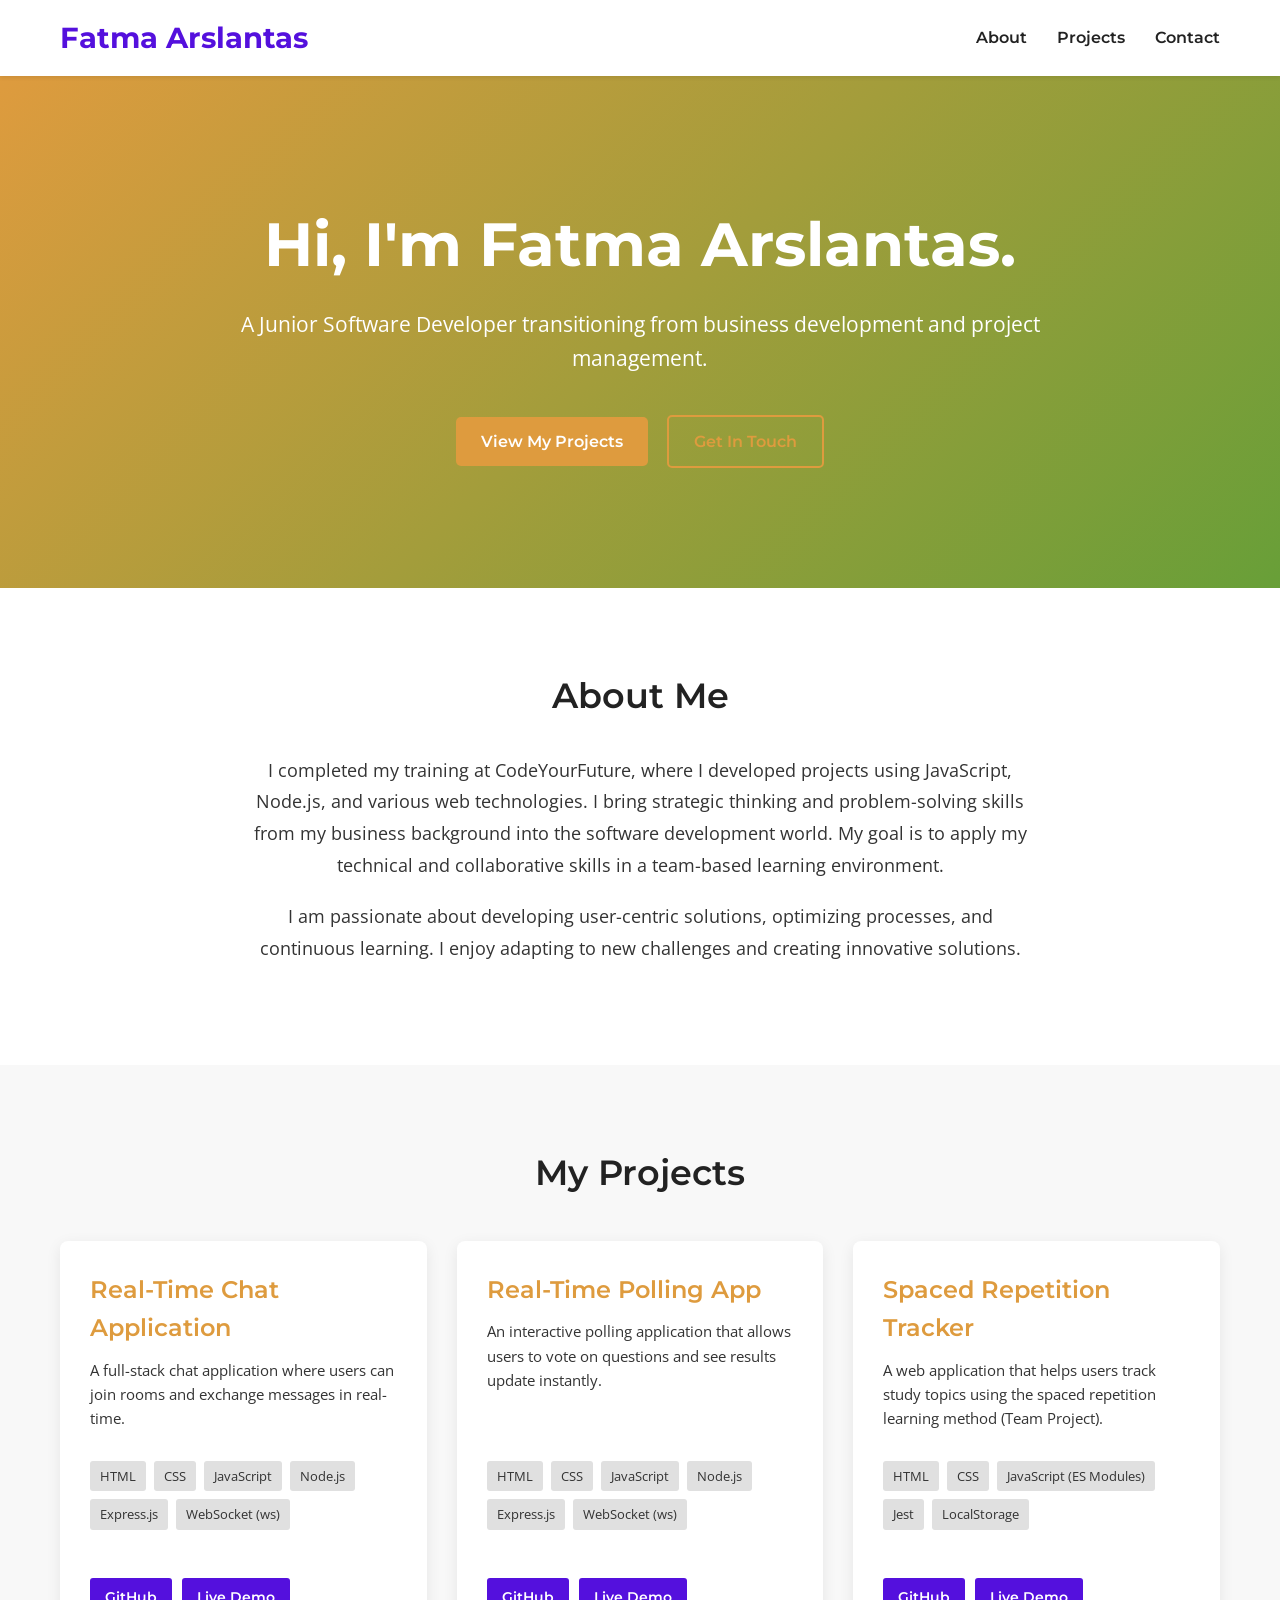
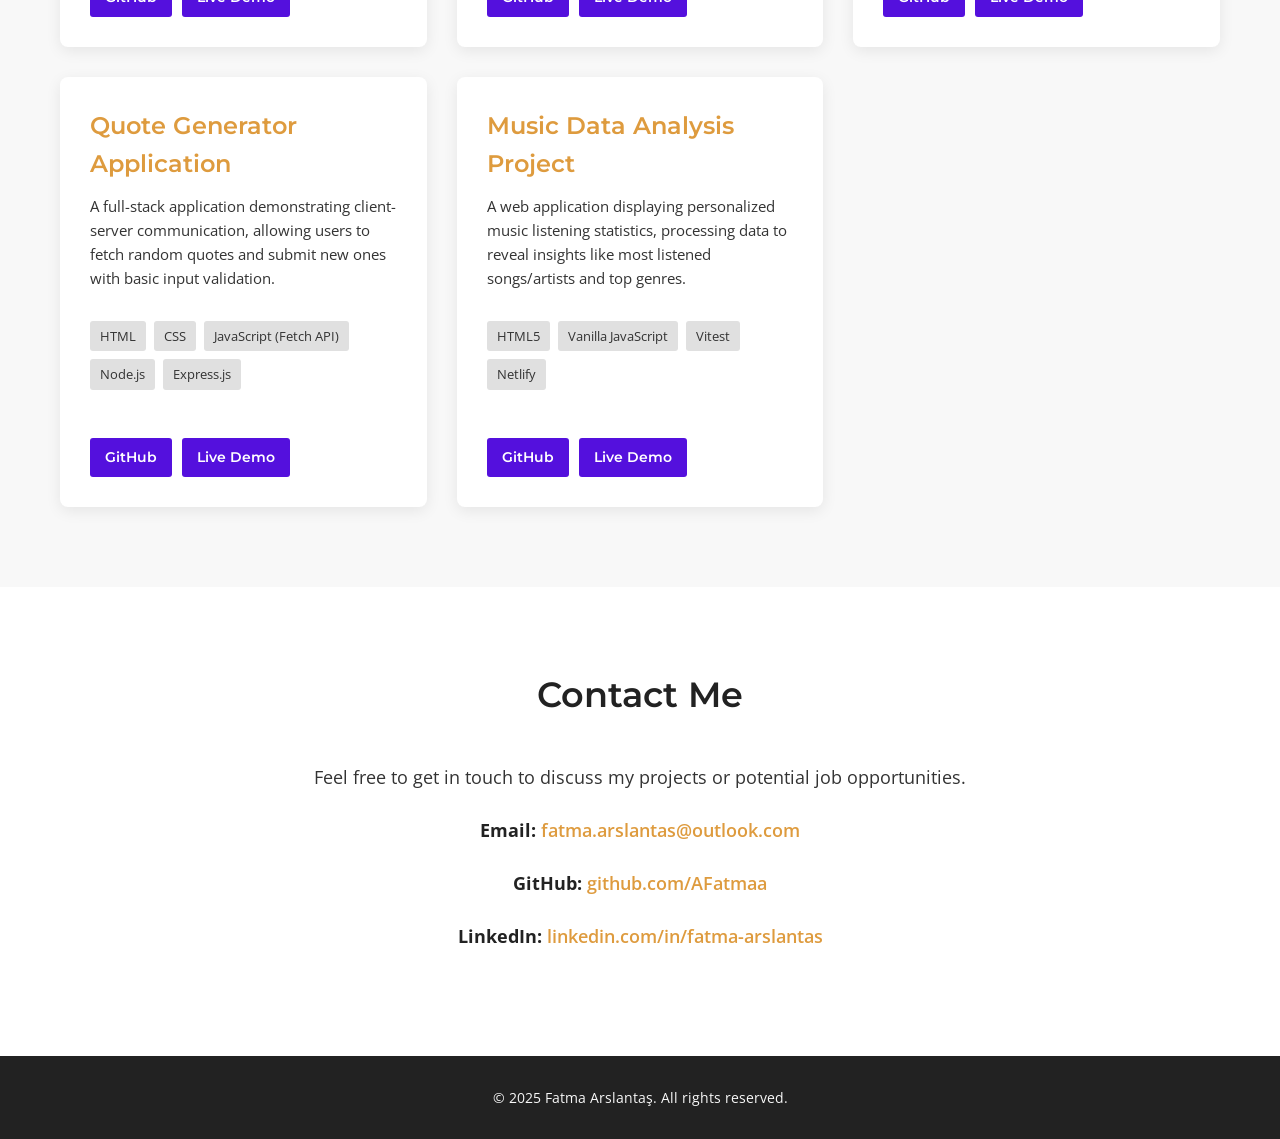
==== index.html @ f69974d1 "feat: Complete initial portfolio website setup" ====
<!DOCTYPE html>
<html lang="en">
<head>
  <meta charset="UTF-8">
  <meta name="viewport" content="width=device-width, initial-scale=1.0">
  <title>Fatma Arslantas - Portfolio</title>
  <!-- Google Fonts - Modern, Clean Fonts -->
  <link href="https://fonts.googleapis.com/css2?family=Montserrat:wght@400;600;700&family=Open+Sans:wght@400;600&display=swap" rel="stylesheet">
  <link rel="stylesheet" href="style.css">
</head>
<body>
  <!-- Header and Navigation -->
  <header>
    <div class="container">
      <!-- Logo now a direct child of container -->
      <a href="#hero" class="logo">Fatma Arslantas</a>
      <nav>
        <ul>
          <li><a href="#about">About</a></li>
          <li><a href="#projects">Projects</a></li>
          <li><a href="#contact">Contact</a></li>
        </ul>
      </nav>
    </div>
  </header>

  <main>
    <!-- Hero Section -->
    <section id="hero" class="hero-section">
      <div class="container">
        <h1>Hi, I'm Fatma Arslantas.</h1>
        <p>A Junior Software Developer transitioning from business development and project management.</p>
        <div class="hero-buttons">
          <a href="#projects" class="btn btn-primary">View My Projects</a>
          <a href="#contact" class="btn btn-secondary">Get In Touch</a>
        </div>
      </div>
    </section>

    <!-- About Section -->
    <section id="about" class="about-section">
      <div class="container">
        <h2>About Me</h2>
        <p>I completed my training at CodeYourFuture, where I developed projects using JavaScript, Node.js, and various web technologies. I bring strategic thinking and problem-solving skills from my business background into the software development world. My goal is to apply my technical and collaborative skills in a team-based learning environment.</p>
        <p>I am passionate about developing user-centric solutions, optimizing processes, and continuous learning. I enjoy adapting to new challenges and creating innovative solutions.</p>
      </div>
    </section>

    <!-- Projects Section -->
    <section id="projects" class="projects-section">
      <div class="container">
        <h2>My Projects</h2>
        <div class="project-grid">

          <!-- Project 1 -->
          <div class="project-card">
            <h3>Real-Time Chat Application</h3>
            <p>A full-stack chat application where users can join rooms and exchange messages in real-time.</p>
            <ul class="tech-stack">
              <li>HTML</li>
              <li>CSS</li>
              <li>JavaScript</li>
              <li>Node.js</li>
              <li>Express.js</li>
              <li>WebSocket (ws)</li>
            </ul>
            <div class="project-links">
              <a href="https://github.com/AFatmaa/Chat-Application" target="_blank" class="btn btn-project">GitHub</a>
              <a href="https://afatmaa-my-chat-app-frontend.hosting.codeyourfuture.io/" target="_blank" class="btn btn-project">Live Demo</a>
            </div>
          </div>

          <!-- Project 2 -->
          <div class="project-card">
            <h3>Real-Time Polling App</h3>
            <p>An interactive polling application that allows users to vote on questions and see results update instantly.</p>
            <ul class="tech-stack">
              <li>HTML</li>
              <li>CSS</li>
              <li>JavaScript</li>
              <li>Node.js</li>
              <li>Express.js</li>
              <li>WebSocket (ws)</li>
            </ul>
            <div class="project-links">
              <a href="https://github.com/AFatmaa/Real-Time-Polling-App" target="_blank" class="btn btn-project">GitHub</a>
              <a href="https://afatmaa-frontend-real-time-polling-app.hosting.codeyourfuture.io/" target="_blank" class="btn btn-project">Live Demo</a>
            </div>
          </div>

          <!-- Project 3 -->
          <div class="project-card">
            <h3>Spaced Repetition Tracker</h3>
            <p>A web application that helps users track study topics using the spaced repetition learning method (Team Project).</p>
            <ul class="tech-stack">
              <li>HTML</li>
              <li>CSS</li>
              <li>JavaScript (ES Modules)</li>
              <li>Jest</li>
              <li>LocalStorage</li>
            </ul>
            <div class="project-links">
              <a href="https://github.com/AFatmaa/Project-Spaced-Repetition-Tracker" target="_blank" class="btn btn-project">GitHub</a>
              <a href="https://spaced-repetition-trackerproject.netlify.app/" target="_blank" class="btn btn-project">Live Demo</a>
            </div>
          </div>

          <!-- Project 4 -->
          <div class="project-card">
            <h3>Quote Generator Application</h3>
            <p>A full-stack application demonstrating client-server communication, allowing users to fetch random quotes and submit new ones with basic input validation.</p>
            <ul class="tech-stack">
                <li>HTML</li>
                <li>CSS</li>
                <li>JavaScript (Fetch API)</li>
                <li>Node.js</li>
                <li>Express.js</li>
            </ul>
            <div class="project-links">
                <a href="https://github.com/AFatmaa/Quote-Generator-App" target="_blank" class="btn btn-project">GitHub</a>
                <a href="https://afatmaa-quote-generator-frontend.hosting.codeyourfuture.io/" target="_blank" class="btn btn-project">Live Demo</a>
            </div>
          </div>

          <!-- Project 5 -->
          <div class="project-card">
            <h3>Music Data Analysis Project</h3>
            <p>A web application displaying personalized music listening statistics, processing data to reveal insights like most listened songs/artists and top genres.</p>
            <ul class="tech-stack">
              <li>HTML5</li>
              <li>Vanilla JavaScript</li>
              <li>Vitest</li>
              <li>Netlify</li>
            </ul>
            <div class="project-links">
              <a href="https://github.com/AFatmaa/Music-Data-Project" target="_blank" class="btn btn-project">GitHub</a>
              <a href="https://music-listening-analysis.netlify.app/" target="_blank" class="btn btn-project">Live Demo</a>
            </div>
          </div>
        </div>
      </div>
    </section>

      <!-- Contact Section -->
      <section id="contact" class="contact-section">
          <div class="container">
              <h2>Contact Me</h2>
              <p>Feel free to get in touch to discuss my projects or potential job opportunities.</p>
              <div class="contact-info">
                  <p><strong>Email:</strong> <a href="mailto:fatma.arslantas@outlook.com" class="contact-link">fatma.arslantas@outlook.com</a></p>
                  <p><strong>GitHub:</strong> <a href="https://github.com/AFatmaa" target="_blank" class="contact-link">github.com/AFatmaa</a></p>
                  <p><strong>LinkedIn:</strong> <a href="https://www.linkedin.com/in/fatma-arslantas-b6b209118/" target="_blank" class="contact-link">linkedin.com/in/fatma-arslantas</a></p>
              </div>
          </div>
      </section>
  </main>

  <!-- Footer -->
  <footer>
    <div class="container">
      <p>&copy; 2025 Fatma Arslantaş. All rights reserved.</p>
    </div>
  </footer>

  <script src="script.js"></script>
</body>
</html>
---- style.css ----
:root {
  --primary-color: #de9b3e; /* Vibrant Green */
  --secondary-color: #5410dd; /* Bright Blue */
  --accent-color: #FFC107; /* Yellow - For accent */
  --background-light: #F8F8F8; /* Light Gray Background */
  --text-dark: #333333; /* Dark Gray Text */
  --heading-dark: #222222; /* Very Dark Gray Heading */
  --card-background: #FFFFFF; /* White Card Background */
  --border-color: #EEEEEE; /* Light Border */
  --shadow-light: rgba(0, 0, 0, 0.08); /* Soft Shadow */
}

* {
  margin: 0;
  padding: 0;
  box-sizing: border-box;
}

body {
  font-family: 'Open Sans', sans-serif;
  line-height: 1.6;
  color: var(--text-dark);
  background-color: var(--background-light);
  -webkit-font-smoothing: antialiased;
  scroll-behavior: smooth;
}

.container {
  max-width: 1200px;
  margin: 0 auto;
  padding: 0 20px;
}

h1, h2, h3 {
  font-family: 'Montserrat', sans-serif;
  color: var(--heading-dark);
  margin-bottom: 20px;
}

h1 { font-size: 3em; font-weight: 700; }
h2 { font-size: 2.2em; font-weight: 600; text-align: center; margin-bottom: 40px;}
h3 { font-size: 1.5em; font-weight: 600; }

a {
  text-decoration: none;
  color: var(--secondary-color);
  transition: color 0.3s ease;
}

a:hover {
  color: var(--primary-color);
}

header {
  background-color: var(--card-background);
  padding: 15px 0;
  box-shadow: 0 2px 4px var(--shadow-light);
  position: sticky;
  top: 0;
  z-index: 1000;
}

header .container {
  display: flex;
  justify-content: space-between; 
  align-items: center;
}

.logo {
  font-family: 'Montserrat', sans-serif;
  font-size: 1.8em;
  font-weight: 700;
  color: var(--secondary-color);
}

nav ul {
  list-style: none;
  display: flex;
}

nav ul li {
  margin-left: 30px;
}

nav ul li a {
  font-family: 'Montserrat', sans-serif;
  font-weight: 600;
  color: var(--heading-dark);
  padding: 5px 0;
  position: relative;
}

nav ul li a::after {
  content: '';
  position: absolute;
  left: 0;
  bottom: 0;
  width: 0;
  height: 2px;
  background-color: var(--primary-color);
  transition: width 0.3s ease;
}

nav ul li a:hover::after {
  width: 100%;
}

.btn {
  display: inline-block;
  padding: 12px 25px;
  border-radius: 5px;
  font-family: 'Montserrat', sans-serif;
  font-weight: 600;
  text-align: center;
  transition: all 0.3s ease;
  cursor: pointer;
  border: none;
}

.btn-primary {
  background-color: var(--primary-color);
  color: var(--card-background);
}

.btn-primary:hover {
  background-color: #388E3C;
  transform: translateY(-2px);
}

.btn-secondary {
  background-color: transparent;
  color: var(--primary-color);
  border: 2px solid var(--primary-color);
  margin-left: 15px;
}

.btn-secondary:hover {
  background-color: var(--primary-color);
  color: var(--card-background);
  transform: translateY(-2px);
}

.btn-project {
  background-color: var(--secondary-color);
  color: var(--card-background);
  padding: 8px 15px;
  font-size: 0.9em;
  margin-right: 10px;
  border-radius: 3px;
}

.btn-project:hover {
  background-color: #1976D2; 
  transform: translateY(-1px);
}


section {
  padding: 80px 0;
}

section:nth-child(even) { 
  background-color: var(--card-background);
}

.hero-section {
  background: linear-gradient(135deg, var(--primary-color) 0%, #689F38 100%);
  color: var(--card-background);
  text-align: center;
  padding: 120px 0;
}

.hero-section h1 {
  color: var(--card-background);
  font-size: 3.8em;
  margin-bottom: 15px;
}

.hero-section p {
  font-size: 1.3em;
  max-width: 800px;
  margin: 0 auto 40px auto;
  font-family: 'Open Sans', sans-serif;
}

.hero-buttons {
  margin-top: 30px;
}

/* About Section */
.about-section h2 {
  margin-bottom: 30px;
}

.about-section p {
  max-width: 800px;
  margin: 0 auto 20px auto;
  text-align: center;
  font-size: 1.1em;
  line-height: 1.8;
}

.project-grid {
  display: grid;
  grid-template-columns: repeat(auto-fit, minmax(300px, 1fr));
  gap: 30px;
}

.project-card {
  background-color: var(--card-background);
  border-radius: 8px;
  box-shadow: 0 4px 15px var(--shadow-light);
  padding: 30px;
  transition: transform 0.3s ease, box-shadow 0.3s ease;
  display: flex;
  flex-direction: column;
  justify-content: space-between;
}

.project-card:hover {
  transform: translateY(-5px);
  box-shadow: 0 8px 25px rgba(0, 0, 0, 0.12);
}

.project-card h3 {
  margin-bottom: 10px;
  color: var(--primary-color);
}

.project-card p {
  font-size: 0.95em;
  margin-bottom: 15px;
  flex-grow: 1; 
}

.tech-stack {
  list-style: none;
  display: flex;
  flex-wrap: wrap;
  margin-top: 15px;
  margin-bottom: 20px;
}

.tech-stack li {
  background-color: #E0E0E0;
  color: var(--text-dark);
  font-size: 0.8em;
  padding: 5px 10px;
  border-radius: 3px;
  margin-right: 8px;
  margin-bottom: 8px;
  font-family: 'Open Sans', sans-serif;
  font-weight: 400;
}

.project-links {
  margin-top: 20px;
  display: flex;
  flex-wrap: wrap;
}

.contact-section {
  text-align: center;
}

.contact-section p {
  font-size: 1.1em;
  margin-bottom: 25px;
  max-width: 700px;
  margin-left: auto;
  margin-right: auto;
}

.contact-info strong {
  color: var(--heading-dark);
}

.contact-link {
  font-weight: 600;
  color: var(--primary-color);
  transition: color 0.3s ease;
}

.contact-link:hover {
  color: var(--secondary-color);
}

footer {
  background-color: var(--heading-dark);
  color: var(--background-light);
  text-align: center;
  padding: 30px 0;
  font-size: 0.9em;
}

@media (max-width: 768px) {
  h1 { font-size: 2.5em; }
  h2 { font-size: 1.8em; }
  
  header .container {
    flex-direction: column;
  }
  nav ul {
    margin-top: 15px;
    flex-wrap: wrap;
    justify-content: center;
  }
  nav ul li {
    margin: 0 15px 10px 15px;
  }

  .hero-section {
    padding: 80px 0;
  }
  .hero-section h1 {
    font-size: 2.8em;
  }
  .hero-section p {
    font-size: 1em;
  }
  .hero-buttons {
    flex-direction: column;
    align-items: center;
  }
  .btn-secondary {
    margin-left: 0;
    margin-top: 15px;
  }

  .project-grid {
    grid-template-columns: 1fr; 
  }

  section {
    padding: 60px 0;
  }
}

@media (max-width: 480px) {
  h1 { font-size: 2em; }
  h2 { font-size: 1.5em; }
  .logo { font-size: 1.5em; }
  nav ul li {
    margin: 0 10px 10px 10px;
  }
  .btn {
    padding: 10px 20px;
  }
  .hero-section h1 {
    font-size: 2.2em;
  }
}
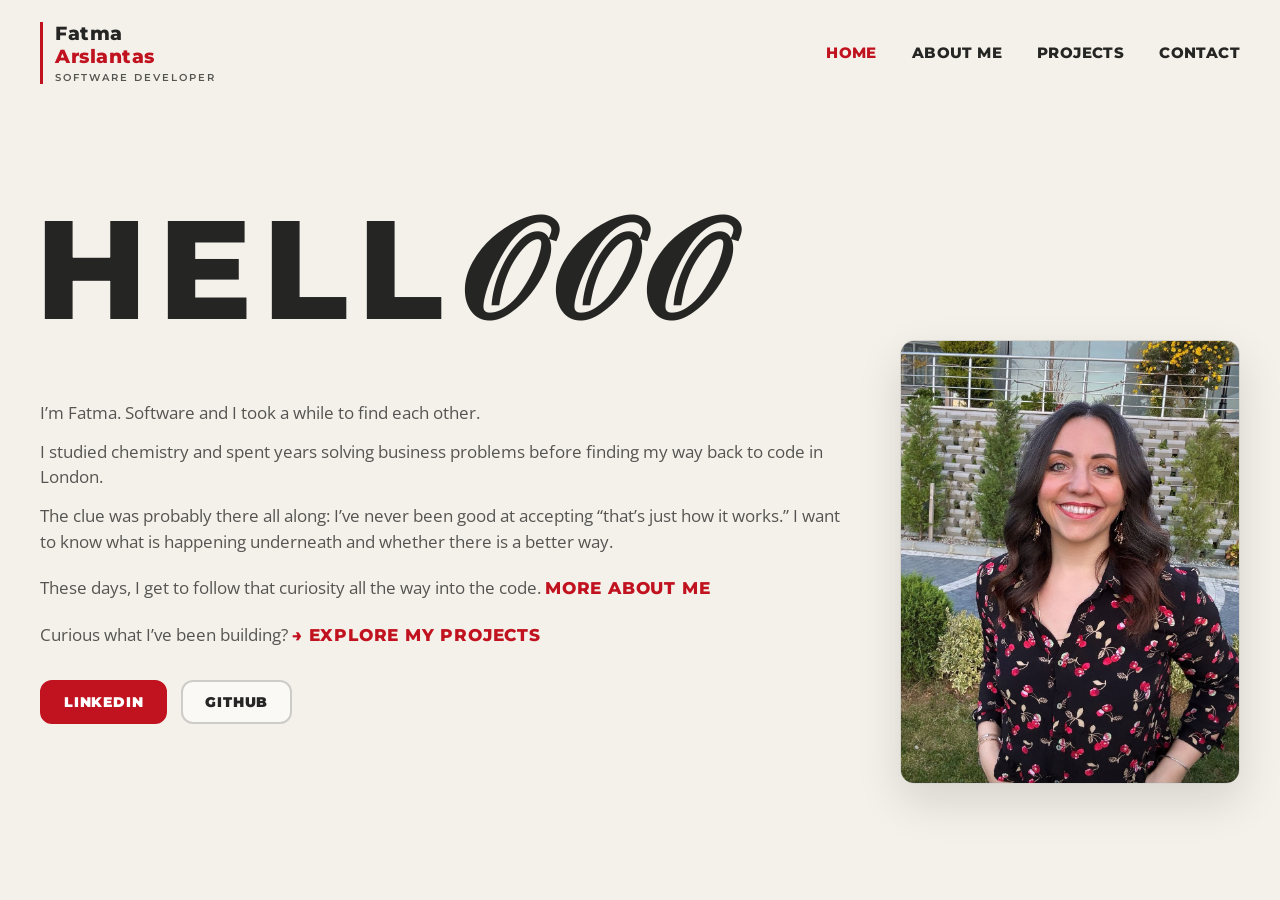
==== commit add69f4d: "feat: build home page with hero, intro and photo" ====
--- a/index.html
+++ b/index.html
@@ -3,165 +3,49 @@
 <head>
   <meta charset="UTF-8">
   <meta name="viewport" content="width=device-width, initial-scale=1.0">
-  <title>Fatma Arslantas - Portfolio</title>
-  <!-- Google Fonts - Modern, Clean Fonts -->
-  <link href="https://fonts.googleapis.com/css2?family=Montserrat:wght@400;600;700&family=Open+Sans:wght@400;600&display=swap" rel="stylesheet">
-  <link rel="stylesheet" href="style.css">
+  <title>Fatma Arslantas - Home</title>
+  <link href="https://fonts.googleapis.com/css2?family=Montserrat:wght@400;700;800&family=Open+Sans:wght@300;400;600&display=swap" rel="stylesheet">
+  <link rel="stylesheet" href="css/style.css">
 </head>
-<body>
-  <!-- Header and Navigation -->
-  <header>
-    <div class="container">
-      <!-- Logo now a direct child of container -->
-      <a href="#hero" class="logo">Fatma Arslantas</a>
-      <nav>
-        <ul>
-          <li><a href="#about">About</a></li>
-          <li><a href="#projects">Projects</a></li>
-          <li><a href="#contact">Contact</a></li>
-        </ul>
-      </nav>
-    </div>
-  </header>
+<body class="home">
 
-  <main>
-    <!-- Hero Section -->
-    <section id="hero" class="hero-section">
-      <div class="container">
-        <h1>Hi, I'm Fatma Arslantas.</h1>
-        <p>A Junior Software Developer transitioning from business development and project management.</p>
-        <div class="hero-buttons">
-          <a href="#projects" class="btn btn-primary">View My Projects</a>
-          <a href="#contact" class="btn btn-secondary">Get In Touch</a>
+  <div id="site-header"></div>
+
+  <main class="home-main">
+    <section class="home-hero">
+      <div class="hero-big">
+        <span>HELL𝒪𝒪𝒪</span>
+      </div>
+  
+      <div class="hero-lower">
+        <div class="hero-text">
+          <div class="hero-copy">
+            <p>I’m Fatma. Software and I took a while to find each other.</p>
+            <p>I studied chemistry and spent years solving business problems before finding my way back to code in London.</p>
+            <p>The clue was probably there all along: I’ve never been good at accepting “that’s just how it works.” I want to know what is happening underneath and whether there is a better way.</p>
+            <p>
+              These days, I get to follow that curiosity all the way into the code.
+              <a href="about.html" class="hero-micro-link">MORE ABOUT ME</a>
+            </p>
+            <p>
+              Curious what I’ve been building?
+              <a href="projects.html" class="hero-micro-link">→ Explore my projects</a>
+            </p>
+          </div>
+
+          <div class="hero-actions">
+            <a href="https://www.linkedin.com/in/fatma-arslantas/" target="_blank" rel="noopener noreferrer" class="action-btn filled">LinkedIn</a>
+            <a href="https://github.com/AFatmaa" target="_blank" rel="noopener noreferrer" class="action-btn outline">GitHub</a>
+          </div>
+        </div>
+
+        <div class="hero-photo">
+          <img src="assets/images/fatma.jpeg" alt="Fatma Arslantas" loading="lazy">
         </div>
       </div>
     </section>
-
-    <!-- About Section -->
-    <section id="about" class="about-section">
-      <div class="container">
-        <h2>About Me</h2>
-        <p>I completed my training at CodeYourFuture, where I developed projects using JavaScript, Node.js, and various web technologies. I bring strategic thinking and problem-solving skills from my business background into the software development world. My goal is to apply my technical and collaborative skills in a team-based learning environment.</p>
-        <p>I am passionate about developing user-centric solutions, optimizing processes, and continuous learning. I enjoy adapting to new challenges and creating innovative solutions.</p>
-      </div>
-    </section>
-
-    <!-- Projects Section -->
-    <section id="projects" class="projects-section">
-      <div class="container">
-        <h2>My Projects</h2>
-        <div class="project-grid">
-
-          <!-- Project 1 -->
-          <div class="project-card">
-            <h3>Real-Time Chat Application</h3>
-            <p>A full-stack chat application where users can join rooms and exchange messages in real-time.</p>
-            <ul class="tech-stack">
-              <li>HTML</li>
-              <li>CSS</li>
-              <li>JavaScript</li>
-              <li>Node.js</li>
-              <li>Express.js</li>
-              <li>WebSocket (ws)</li>
-            </ul>
-            <div class="project-links">
-              <a href="https://github.com/AFatmaa/Chat-Application" target="_blank" class="btn btn-project">GitHub</a>
-              <a href="https://afatmaa-my-chat-app-frontend.hosting.codeyourfuture.io/" target="_blank" class="btn btn-project">Live Demo</a>
-            </div>
-          </div>
-
-          <!-- Project 2 -->
-          <div class="project-card">
-            <h3>Real-Time Polling App</h3>
-            <p>An interactive polling application that allows users to vote on questions and see results update instantly.</p>
-            <ul class="tech-stack">
-              <li>HTML</li>
-              <li>CSS</li>
-              <li>JavaScript</li>
-              <li>Node.js</li>
-              <li>Express.js</li>
-              <li>WebSocket (ws)</li>
-            </ul>
-            <div class="project-links">
-              <a href="https://github.com/AFatmaa/Real-Time-Polling-App" target="_blank" class="btn btn-project">GitHub</a>
-              <a href="https://afatmaa-frontend-real-time-polling-app.hosting.codeyourfuture.io/" target="_blank" class="btn btn-project">Live Demo</a>
-            </div>
-          </div>
-
-          <!-- Project 3 -->
-          <div class="project-card">
-            <h3>Spaced Repetition Tracker</h3>
-            <p>A web application that helps users track study topics using the spaced repetition learning method (Team Project).</p>
-            <ul class="tech-stack">
-              <li>HTML</li>
-              <li>CSS</li>
-              <li>JavaScript (ES Modules)</li>
-              <li>Jest</li>
-              <li>LocalStorage</li>
-            </ul>
-            <div class="project-links">
-              <a href="https://github.com/AFatmaa/Project-Spaced-Repetition-Tracker" target="_blank" class="btn btn-project">GitHub</a>
-              <a href="https://spaced-repetition-trackerproject.netlify.app/" target="_blank" class="btn btn-project">Live Demo</a>
-            </div>
-          </div>
-
-          <!-- Project 4 -->
-          <div class="project-card">
-            <h3>Quote Generator Application</h3>
-            <p>A full-stack application demonstrating client-server communication, allowing users to fetch random quotes and submit new ones with basic input validation.</p>
-            <ul class="tech-stack">
-                <li>HTML</li>
-                <li>CSS</li>
-                <li>JavaScript (Fetch API)</li>
-                <li>Node.js</li>
-                <li>Express.js</li>
-            </ul>
-            <div class="project-links">
-                <a href="https://github.com/AFatmaa/Quote-Generator-App" target="_blank" class="btn btn-project">GitHub</a>
-                <a href="https://afatmaa-quote-generator-frontend.hosting.codeyourfuture.io/" target="_blank" class="btn btn-project">Live Demo</a>
-            </div>
-          </div>
-
-          <!-- Project 5 -->
-          <div class="project-card">
-            <h3>Music Data Analysis Project</h3>
-            <p>A web application displaying personalized music listening statistics, processing data to reveal insights like most listened songs/artists and top genres.</p>
-            <ul class="tech-stack">
-              <li>HTML5</li>
-              <li>Vanilla JavaScript</li>
-              <li>Vitest</li>
-              <li>Netlify</li>
-            </ul>
-            <div class="project-links">
-              <a href="https://github.com/AFatmaa/Music-Data-Project" target="_blank" class="btn btn-project">GitHub</a>
-              <a href="https://music-listening-analysis.netlify.app/" target="_blank" class="btn btn-project">Live Demo</a>
-            </div>
-          </div>
-        </div>
-      </div>
-    </section>
-
-      <!-- Contact Section -->
-      <section id="contact" class="contact-section">
-          <div class="container">
-              <h2>Contact Me</h2>
-              <p>Feel free to get in touch to discuss my projects or potential job opportunities.</p>
-              <div class="contact-info">
-                  <p><strong>Email:</strong> <a href="mailto:fatma.arslantas@outlook.com" class="contact-link">fatma.arslantas@outlook.com</a></p>
-                  <p><strong>GitHub:</strong> <a href="https://github.com/AFatmaa" target="_blank" class="contact-link">github.com/AFatmaa</a></p>
-                  <p><strong>LinkedIn:</strong> <a href="https://www.linkedin.com/in/fatma-arslantas-b6b209118/" target="_blank" class="contact-link">linkedin.com/in/fatma-arslantas</a></p>
-              </div>
-          </div>
-      </section>
   </main>
 
-  <!-- Footer -->
-  <footer>
-    <div class="container">
-      <p>&copy; 2025 Fatma Arslantaş. All rights reserved.</p>
-    </div>
-  </footer>
-
-  <script src="script.js"></script>
+  <script src="js/layout.js"></script>
 </body>
 </html>
--- a/css/style.css
+++ b/css/style.css
@@ -0,0 +1,710 @@
+:root {
+  --bg: #f4f1ea;
+  --text: #111111e8;
+  --muted: rgba(0,0,0,0.65);
+
+  --card-border: rgba(0,0,0,0.12);
+
+  --accent: #c1121f;
+  --accent-dark: #780000;
+  --accent-rgb: 193, 18, 31;
+
+  --font-heading: "Montserrat", sans-serif;
+  --transition: all 0.25s ease;
+
+  --radius: 14px;
+}
+
+* { margin: 0; padding: 0; box-sizing: border-box; }
+
+body {
+  font-family: "Open Sans", sans-serif;
+  background: var(--bg);
+  color: var(--text);
+  min-height: 100vh;
+}
+
+a {
+  text-decoration: none;
+  color: inherit;
+  transition: var(--transition);
+}
+
+main {
+  flex: 1;
+  display: flex;
+  align-items: center;
+  justify-content: center;
+  padding: 80px 20px 80px;
+  width: 100%;
+  max-width: 1300px;
+  margin: 0 auto;
+}
+
+.page-content {
+  width: 100%;
+  max-width: 1300px;
+  margin: 0 auto;
+  padding: 80px 40px 80px;
+}
+
+.big-title {
+  font-family: var(--font-heading);
+  font-weight: 800;
+  font-size: clamp(42px, 5vw, 72px);
+  line-height: 1.05;
+  margin-bottom: 18px;
+}
+
+.highlight { color: var(--accent); }
+
+.subtitle {
+  font-size: 1.15em;
+  color: var(--muted);
+  max-width: 760px;
+  margin-bottom: 50px;
+  font-weight: 400;
+  line-height: 1.6;
+  border-left: 4px solid var(--accent);
+  padding-left: 18px;
+}
+
+.site-header {
+  position: fixed;
+  top: 0; left: 0;
+  width: 100%;
+  padding: 22px 40px;
+  z-index: 999;
+  display: flex;
+  align-items: center;
+  justify-content: space-between;
+  background: rgba(244, 241, 234, 0.85);
+  backdrop-filter: blur(10px);
+  -webkit-backdrop-filter: blur(10px);
+}
+
+.brand {
+  display: inline-flex;
+  flex-direction: column;
+  line-height: 1.2;
+  font-family: var(--font-heading);
+  font-weight: 800;
+  font-size: 1.2em;
+  letter-spacing: 0.5px;
+  border-left: 3px solid var(--accent);
+  padding-left: 12px;
+  transition: var(--transition);
+}
+
+.brand:hover { opacity: 0.8; }
+
+.brand-first { color: var(--text); }
+.brand-last { color: var(--accent); }
+
+.brand-role {
+  font-weight: 600;
+  font-size: 0.5em;
+  letter-spacing: 2px;
+  text-transform: uppercase;
+  color: var(--muted);
+  margin-top: 4px;
+}
+
+.menu-btn {
+  width: 46px;
+  height: 46px;
+  border-radius: 999px;
+  border: 1px solid var(--card-border);
+  background: rgba(255,255,255,0.70);
+  display: grid;
+  place-content: center;
+  gap: 5px;
+  cursor: pointer;
+}
+
+.menu-line {
+  width: 18px;
+  height: 2px;
+  background: var(--text);
+  display: block;
+}
+
+.menu-panel {
+  position: fixed;
+  top: 78px;
+  right: 40px;
+  width: 220px;
+  padding: 14px;
+  border-radius: var(--radius);
+  background: rgba(255,255,255,0.94);
+  border: 1px solid var(--card-border);
+  box-shadow: 0 10px 30px rgba(0,0,0,0.12);
+  display: none;
+}
+
+.menu-panel a {
+  display: block;
+  padding: 12px 10px;
+  border-radius: 10px;
+  font-family: var(--font-heading);
+  font-weight: 800;
+  letter-spacing: 0.4px;
+  color: var(--text);
+}
+
+.menu-panel a:hover {
+  background: rgba(0,0,0,0.06);
+}
+
+.menu-panel a.active {
+  color: var(--accent);
+}
+
+.home-main {
+  min-height: 100vh;
+  display: grid;
+  place-items: center;
+  padding: 130px 40px 40px;
+  max-width: 1400px;
+  margin: 0 auto;
+}
+
+.home-hero { width: 100%; }
+
+.hero-big {
+  display: flex;
+  align-items: center;
+  justify-content: space-between;
+  gap: 30px;
+  line-height: 0.9;
+}
+
+.hero-big span {
+  font-family: var(--font-heading);
+  font-weight: 800;
+  font-size: clamp(80px, 13vw, 140px);
+  letter-spacing: 10px;
+  margin-left: -5px;
+}
+
+.hero-lower {
+  margin-top: 8px;
+  display: flex;
+  align-items: center;
+  gap: 56px;
+}
+
+.hero-text {
+  flex: 1;
+  display: flex;
+  flex-direction: column;
+  align-items: flex-start;
+  gap: 28px;
+}
+
+.hero-photo {
+  flex: 0 0 340px;
+}
+
+.hero-photo img {
+  width: 100%;
+  border-radius: var(--radius);
+  border: 1px solid var(--card-border);
+  box-shadow: 0 18px 45px rgba(0,0,0,0.12);
+  display: block;
+}
+
+.hero-copy {
+  max-width: 880px;
+  font-size: 1.05em;
+  line-height: 1.5;
+  color: var(--muted);
+}
+
+.hero-copy p + p { margin-top: 14px; }
+
+.hero-copy .hero-micro-link {
+  display: inline-block;
+  margin-top: 8px;
+  font-family: var(--font-heading);
+  font-weight: 800;
+  letter-spacing: 0.8px;
+  text-transform: uppercase;
+  color: var(--accent);
+}
+
+.hero-micro-link:hover { opacity: 0.75; }
+
+.hero-actions {
+  display: flex;
+  flex-wrap: wrap;
+  gap: 14px;
+  margin-top: 4px;
+}
+
+.projects-container {
+  display: flex;
+  flex-direction: column;
+  gap: 100px;
+  margin-top: 60px;
+  width: 100%;
+}
+
+.project-row {
+  display: flex;
+  align-items: flex-start;
+  gap: 70px;
+  width: 100%;
+}
+
+.project-row:nth-child(even) { flex-direction: row-reverse; }
+
+.project-image-wrapper {
+  flex: 0 0 440px;
+  position: sticky;
+  top: 110px;
+  border-radius: var(--radius);
+  overflow: hidden;
+  border: 1px solid var(--card-border);
+  height: auto;
+  box-shadow: 0 18px 45px rgba(0,0,0,0.12);
+  transition: transform 0.35s ease, border-color 0.35s ease;
+}
+
+.project-image-wrapper:hover {
+  transform: translateY(-8px);
+  border-color: rgba(var(--accent-rgb), 0.35);
+}
+
+.project-img {
+  width: 100%;
+  height: 100%;
+  object-fit: cover;
+  display: block;
+  transition: transform 0.5s ease;
+}
+
+.project-image-wrapper:hover .project-img {
+  transform: scale(1.04);
+}
+
+.project-content {
+  flex: 1;
+  display: flex;
+  flex-direction: column;
+  align-items: flex-start;
+}
+
+.project-badge {
+  font-size: 0.78em;
+  font-family: var(--font-heading);
+  font-weight: 900;
+  text-transform: uppercase;
+  letter-spacing: 1.6px;
+  color: var(--accent);
+  margin-bottom: 14px;
+  display: inline-block;
+  background: rgba(var(--accent-rgb), 0.10);
+  padding: 6px 10px;
+  border-radius: 10px;
+  border: 1px solid rgba(var(--accent-rgb), 0.18);
+}
+
+.project-title {
+  font-family: var(--font-heading);
+  font-size: clamp(28px, 3vw, 44px);
+  font-weight: 900;
+  color: var(--text);
+  margin-bottom: 18px;
+  line-height: 1.15;
+}
+
+.project-desc {
+  font-size: 1.05em;
+  color: var(--muted);
+  margin-bottom: 26px;
+  line-height: 1.8;
+  max-width: 720px;
+}
+
+.project-section {
+  max-width: 720px;
+  margin-bottom: 22px;
+}
+
+.project-section-title {
+  font-family: var(--font-heading);
+  font-weight: 800;
+  font-size: 0.82em;
+  letter-spacing: 1.4px;
+  text-transform: uppercase;
+  color: var(--accent);
+  margin-bottom: 8px;
+}
+
+.project-section p {
+  color: var(--muted);
+  line-height: 1.75;
+  font-size: 1.02em;
+}
+
+.project-section p + p {
+  margin-top: 12px;
+}
+
+.project-tech {
+  display: flex;
+  flex-wrap: wrap;
+  gap: 10px;
+  margin-bottom: 34px;
+  margin-top: 6px;
+}
+
+.project-tech span {
+  font-size: 0.80em;
+  font-family: var(--font-heading);
+  font-weight: 800;
+  color: rgba(0,0,0,0.78);
+  background: rgba(255,255,255,0.65);
+  border: 1px solid var(--card-border);
+  padding: 8px 14px;
+  border-radius: 999px;
+}
+
+.project-actions {
+  display: flex;
+  gap: 14px;
+}
+
+.action-btn {
+  padding: 12px 22px;
+  font-family: var(--font-heading);
+  font-weight: 900;
+  font-size: 0.86em;
+  border-radius: 12px;
+  text-transform: uppercase;
+  letter-spacing: 0.8px;
+  transition: var(--transition);
+  display: inline-block;
+}
+
+.action-btn.filled {
+  background: var(--accent);
+  color: #fff;
+  border: 2px solid var(--accent);
+}
+
+.action-btn.filled:hover {
+  background: var(--accent-dark);
+  border-color: var(--accent-dark);
+  transform: translateY(-2px);
+}
+
+.action-btn.outline {
+  background: rgba(255,255,255,0.55);
+  color: var(--text);
+  border: 2px solid rgba(0,0,0,0.18);
+}
+
+.action-btn.outline:hover {
+  border-color: rgba(0,0,0,0.35);
+  transform: translateY(-2px);
+}
+
+.contact-grid {
+  display: flex;
+  gap: 18px;
+  flex-wrap: wrap;
+  margin-top: 30px;
+}
+
+.contact-item {
+  padding: 20px 22px;
+  border: 1px solid var(--card-border);
+  background: rgba(255,255,255,0.60);
+  display: flex;
+  align-items: center;
+  gap: 16px;
+  border-radius: var(--radius);
+  transition: var(--transition);
+  min-width: 260px;
+}
+
+.contact-item:hover {
+  border-color: rgba(var(--accent-rgb), 0.35);
+  background: rgba(var(--accent-rgb), 0.06);
+  transform: translateY(-4px);
+}
+
+.contact-item span {
+  color: var(--text);
+  font-weight: 900;
+  font-family: var(--font-heading);
+  letter-spacing: 0.3px;
+}
+
+.contact-item svg {
+  fill: rgba(0,0,0,0.55);
+  width: 28px;
+  height: 28px;
+  transition: fill 0.25s ease;
+}
+
+.contact-item:hover svg {
+  fill: var(--accent);
+}
+
+.contact-item span small {
+  display: block;
+  font-family: "Open Sans", sans-serif;
+  font-weight: 400;
+  font-size: 0.78em;
+  letter-spacing: 0;
+  opacity: 0.85;
+  margin-top: 7px;
+}
+
+.contact-item-primary {
+  background: var(--accent);
+  border-color: var(--accent);
+}
+
+.contact-item-primary span { color: #fff; }
+.contact-item-primary svg { fill: rgba(255, 255, 255, 0.9); }
+
+.contact-item-primary:hover {
+  background: var(--accent-dark);
+  border-color: var(--accent-dark);
+}
+
+.contact-item-primary:hover svg { fill: #fff; }
+
+body.contact {
+  display: flex;
+  flex-direction: column;
+}
+
+body.contact main {
+  flex: 1;
+  align-items: center;
+  padding-top: 110px;
+  padding-bottom: 30px;
+}
+
+body.contact .page-content {
+  padding-top: 0;
+  padding-bottom: 0;
+}
+
+.site-footer-bar {
+  max-width: 1300px;
+  margin: 40px auto 0;
+  padding: 36px 40px 40px;
+  border-top: 1px solid var(--card-border);
+  display: flex;
+  flex-direction: column;
+  gap: 20px;
+}
+
+.footer-tagline {
+  font-family: var(--font-heading);
+  font-weight: 600;
+  color: var(--muted);
+  max-width: none;
+  line-height: 1.6;
+}
+
+.footer-copy {
+  color: var(--muted);
+  font-size: 0.9em;
+}
+
+.about-stage {
+  width: 100%;
+  max-width: 1300px;
+  margin: 0 auto;
+  padding: 0;
+}
+
+.about-carousel {
+  height: 100vh;
+  overflow-y: scroll;
+  scroll-snap-type: y mandatory;
+  scroll-behavior: smooth;
+  padding-top: 90px;
+  scrollbar-width: none;
+}
+
+.about-carousel::-webkit-scrollbar { display: none; }
+
+.about-card {
+  min-height: calc(100vh - 90px);
+  scroll-snap-align: start;
+  display: grid;
+  place-items: center;
+  padding: 40px 20px;
+}
+
+.card-inner {
+  width: 100%;
+  max-width: 900px;
+  border-left: 4px solid var(--accent);
+  padding-left: 22px;
+}
+
+.card-title {
+  font-family: var(--font-heading);
+  font-weight: 900;
+  font-size: clamp(44px, 6vw, 76px);
+  margin-bottom: 16px;
+  line-height: 1.05;
+  color: var(--text);
+}
+
+.card-subtitle {
+  font-size: 1.15em;
+  color: var(--muted);
+  margin-bottom: 16px;
+  max-width: 680px;
+}
+
+.card-hint {
+  font-family: var(--font-heading);
+  font-weight: 900;
+  text-transform: uppercase;
+  letter-spacing: 1px;
+  color: var(--accent);
+}
+
+.card-heading {
+  font-family: var(--font-heading);
+  font-weight: 900;
+  font-size: clamp(28px, 3.6vw, 44px);
+  margin-bottom: 14px;
+  color: var(--text);
+}
+
+.card-text {
+  font-size: 1.15em;
+  line-height: 1.8;
+  color: var(--muted);
+  max-width: 720px;
+}
+
+.card-text + .card-text {
+  margin-top: 18px;
+}
+
+.card-link {
+  display: inline-block;
+  margin-top: 22px;
+  font-family: var(--font-heading);
+  font-weight: 900;
+  text-transform: uppercase;
+  letter-spacing: 1px;
+  color: var(--accent);
+}
+
+.card-link:hover { opacity: 0.78; }
+
+.scroll-cue {
+  position: fixed;
+  bottom: 28px;
+  left: 50%;
+  transform: translateX(-50%);
+  display: flex;
+  flex-direction: column;
+  align-items: center;
+  gap: 2px;
+  font-family: var(--font-heading);
+  font-weight: 900;
+  font-size: 0.72em;
+  letter-spacing: 1.5px;
+  text-transform: uppercase;
+  color: var(--accent);
+  pointer-events: none;
+  transition: opacity 0.4s ease;
+}
+
+.scroll-cue-arrow {
+  font-size: 1.5em;
+  line-height: 1;
+  animation: scroll-bounce 1.6s ease-in-out infinite;
+}
+
+.about-stage.at-end .scroll-cue { opacity: 0; }
+
+@keyframes scroll-bounce {
+  0%, 100% { transform: translateY(0); }
+  50% { transform: translateY(6px); }
+}
+
+@media (max-width: 900px) {
+  .site-header { padding: 16px 18px; }
+  .menu-panel { right: 18px; top: 68px; }
+
+  .page-content { padding: 120px 18px 70px; }
+
+  .subtitle {
+    border-left: none;
+    padding-left: 0;
+  }
+
+  .hero-big {
+    flex-direction: column;
+    align-items: flex-start;
+  }
+
+  .hero-lower {
+    flex-direction: column;
+    align-items: flex-start;
+  }
+
+  .hero-photo {
+    flex: none;
+    width: 100%;
+    max-width: 320px;
+  }
+
+  .project-row,
+  .project-row:nth-child(even) {
+    flex-direction: column !important;
+    gap: 28px;
+  }
+
+  .project-image-wrapper {
+    width: 100%;
+    height: 250px;
+  }
+
+  .project-content {
+    width: 100%;
+    align-items: flex-start;
+  }
+}
+
+@media (min-width: 900px) {
+  .menu-btn {
+    display: none !important;
+  }
+  .menu-panel {
+    display: flex !important;
+    position: static;
+    flex-direction: row;
+    gap: 35px;
+    width: auto;
+    padding: 0;
+    background: transparent;
+    border: none;
+    box-shadow: none;
+  }
+  .menu-panel a {
+    padding: 0;
+    font-size: 0.95em;
+    text-transform: uppercase;
+  }
+  .menu-panel a:hover {
+    background: transparent;
+    color: var(--accent);
+  }
+}
